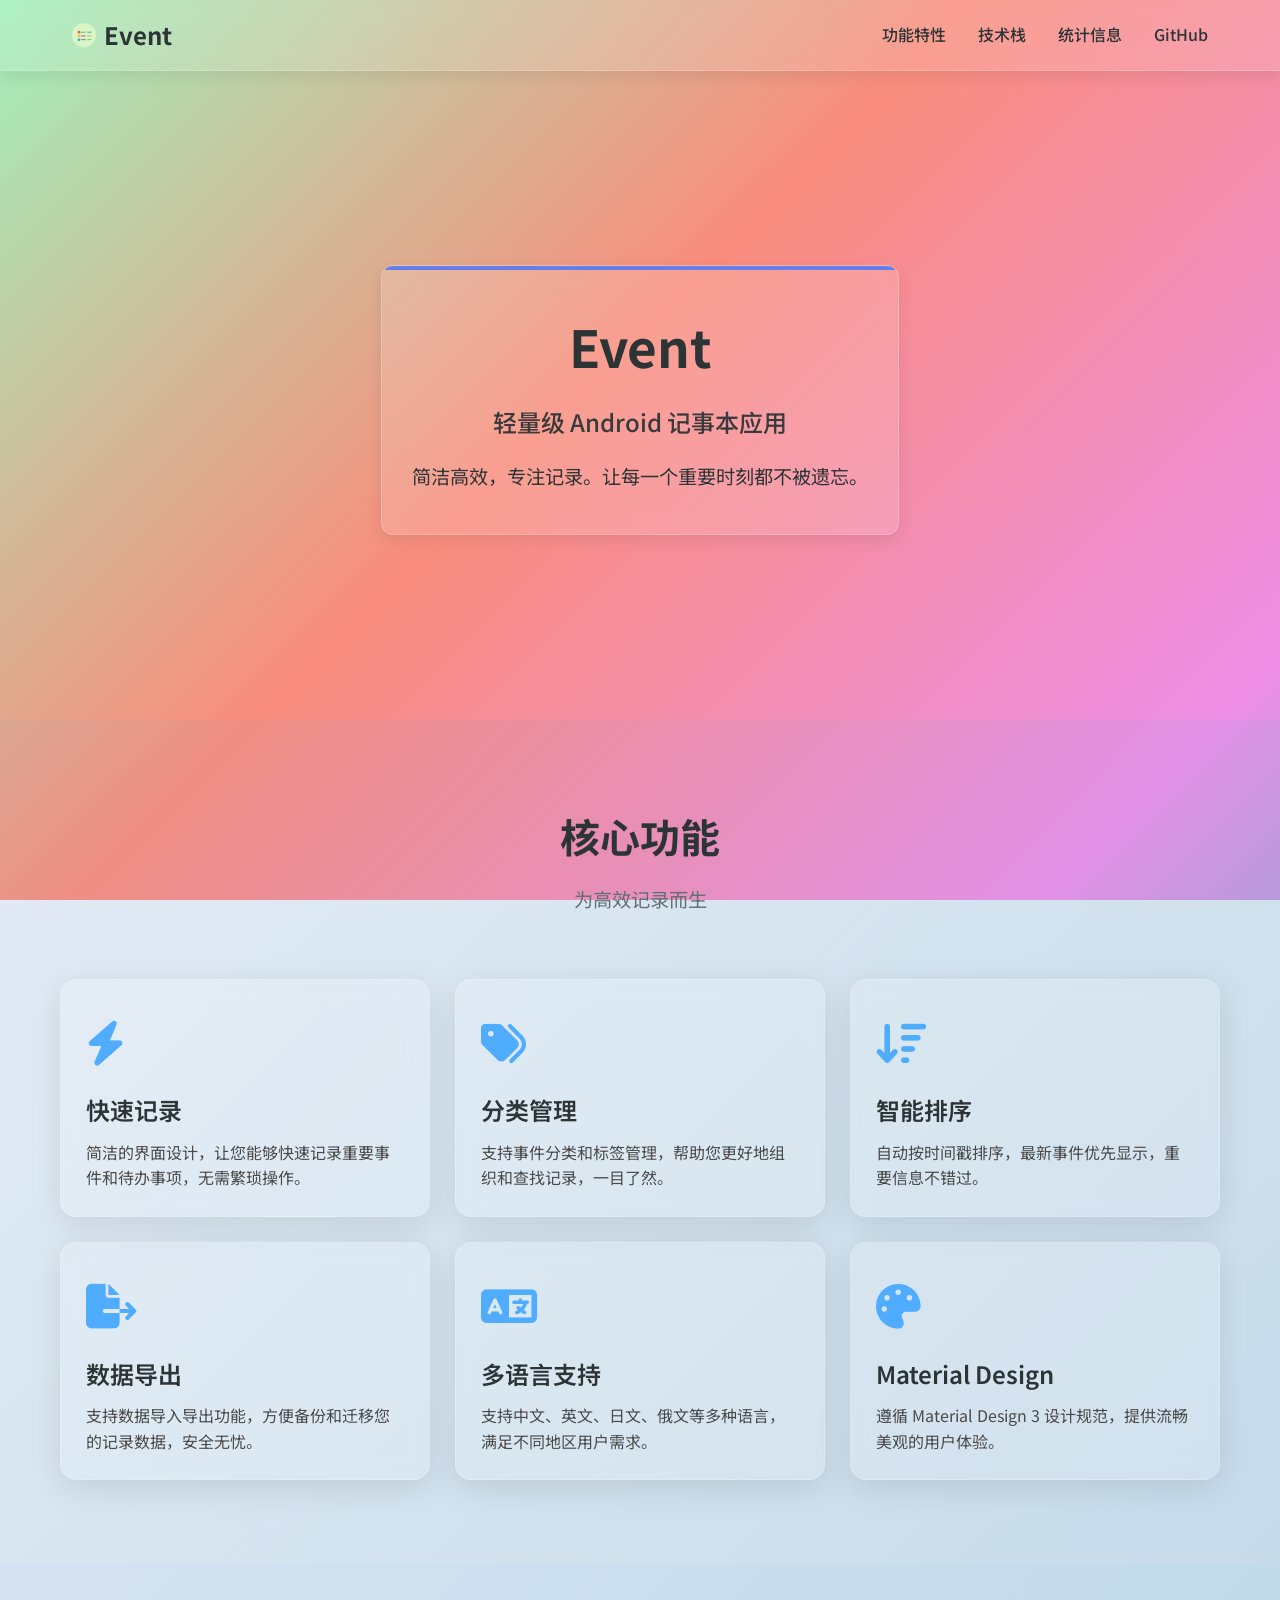
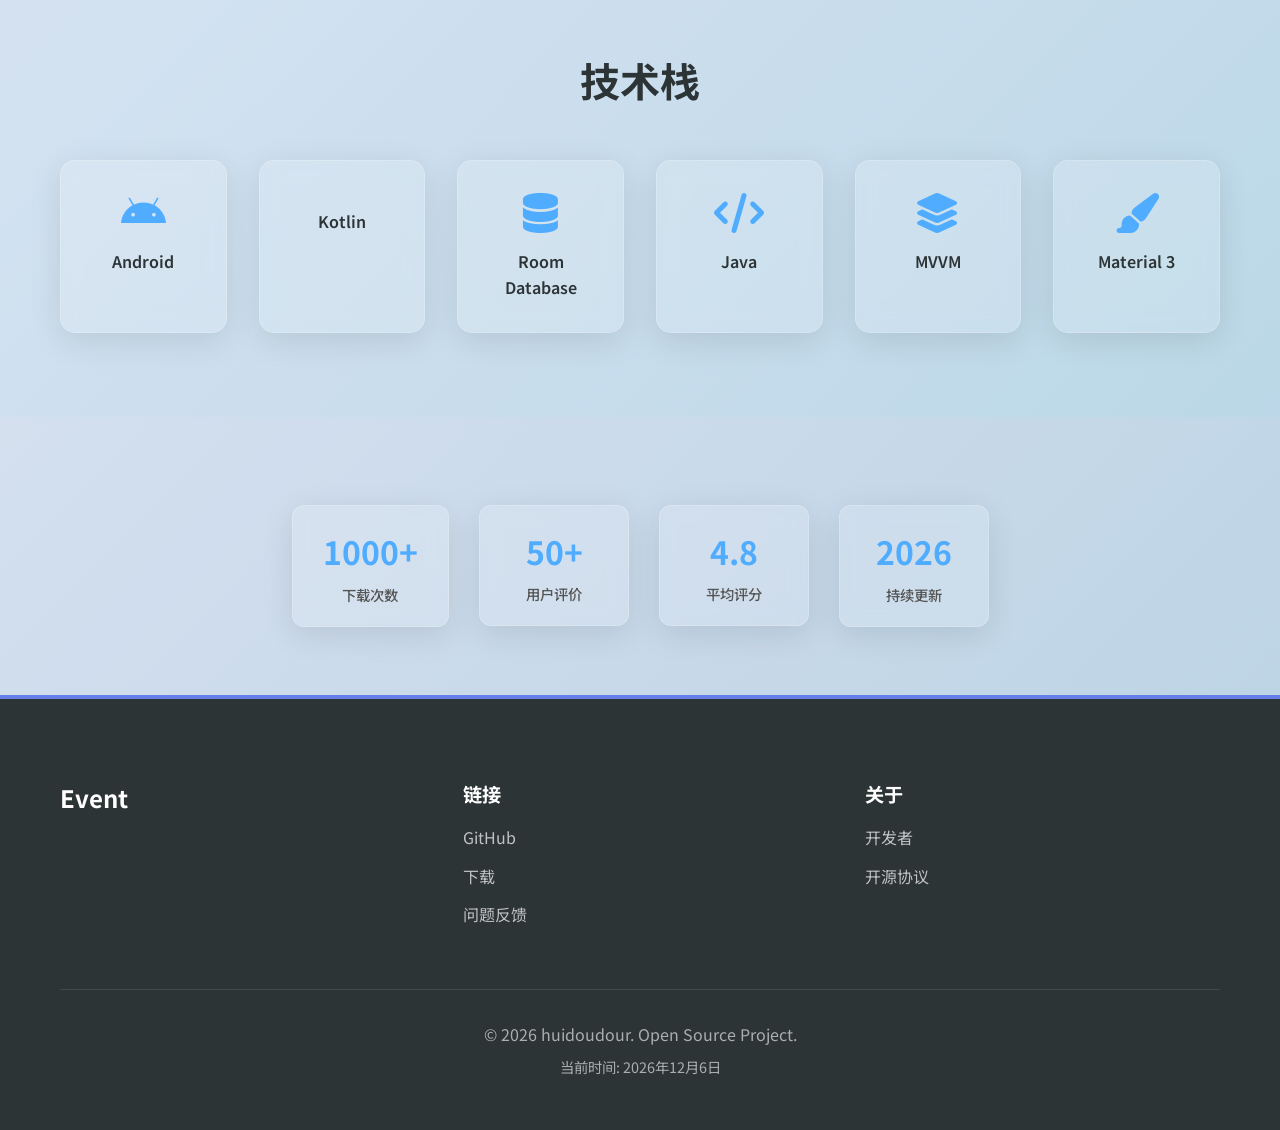
==== index.html @ a7bbd637 "05022323-HTML与AGP  - 创建HTML文件  - 升级AGP到9.1.0" ====
<!DOCTYPE html>
<html lang="zh-CN">
<head>
    <meta charset="UTF-8">
    <meta name="viewport" content="width=device-width, initial-scale=1.0">
    <meta http-equiv="Cache-Control" content="no-cache, no-store, must-revalidate">
    <meta http-equiv="Pragma" content="no-cache">
    <meta http-equiv="Expires" content="0">
    <title>Event - 轻量级记事本应用</title>
    <link href="https://fonts.googleapis.com/css2?family=Noto+Sans+SC:wght@300;400;500;700&display=swap" rel="stylesheet">
    <link rel="stylesheet" href="https://cdnjs.cloudflare.com/ajax/libs/font-awesome/6.4.0/css/all.min.css">
    <link rel="stylesheet" href="./css/style.css?v=20260502001">
</head>
<body>
    <!-- 导航栏 -->
    <nav class="navbar">
        <div class="nav-container">
            <div class="nav-logo">
                <img src="./images/avatar.svg" alt="Event Logo" style="width: 24px; height: 24px;">
                <span>Event</span>
            </div>
            <ul class="nav-menu">
                <li><a href="#features">功能特性</a></li>
                <li><a href="#tech-stack">技术栈</a></li>
                <li><a href="#stats">统计信息</a></li>
                <li><a href="https://github.com/huidoudour/Event" target="_blank">GitHub</a></li>
            </ul>
        </div>
    </nav>

    <!-- Hero 区域 -->
    <section class="hero">
        <div class="container">
            <header class="hero-header">
                <h1>Event</h1>
                <p class="subtitle">轻量级 Android 记事本应用</p>
                <p class="hero-description">简洁高效，专注记录。让每一个重要时刻都不被遗忘。</p>
            </header>
        </div>
    </section>

    <!-- 功能特性 -->
    <section id="features" class="features">
        <div class="container">
            <h2 class="section-title">核心功能</h2>
            <p class="section-subtitle">为高效记录而生</p>
            
            <div class="features-grid">
                <div class="feature-card">
                    <div class="feature-icon">
                        <i class="fas fa-bolt"></i>
                    </div>
                    <h3>快速记录</h3>
                    <p>简洁的界面设计，让您能够快速记录重要事件和待办事项，无需繁琐操作。</p>
                </div>
                
                <div class="feature-card">
                    <div class="feature-icon">
                        <i class="fas fa-tags"></i>
                    </div>
                    <h3>分类管理</h3>
                    <p>支持事件分类和标签管理，帮助您更好地组织和查找记录，一目了然。</p>
                </div>
                
                <div class="feature-card">
                    <div class="feature-icon">
                        <i class="fas fa-sort-amount-down"></i>
                    </div>
                    <h3>智能排序</h3>
                    <p>自动按时间戳排序，最新事件优先显示，重要信息不错过。</p>
                </div>
                
                <div class="feature-card">
                    <div class="feature-icon">
                        <i class="fas fa-file-export"></i>
                    </div>
                    <h3>数据导出</h3>
                    <p>支持数据导入导出功能，方便备份和迁移您的记录数据，安全无忧。</p>
                </div>
                
                <div class="feature-card">
                    <div class="feature-icon">
                        <i class="fas fa-language"></i>
                    </div>
                    <h3>多语言支持</h3>
                    <p>支持中文、英文、日文、俄文等多种语言，满足不同地区用户需求。</p>
                </div>
                
                <div class="feature-card">
                    <div class="feature-icon">
                        <i class="fas fa-palette"></i>
                    </div>
                    <h3>Material Design</h3>
                    <p>遵循 Material Design 3 设计规范，提供流畅美观的用户体验。</p>
                </div>
            </div>
        </div>
    </section>

    <!-- 技术栈 -->
    <section id="tech-stack" class="tech-stack">
        <div class="container">
            <h2 class="section-title">技术栈</h2>
            <div class="tech-grid">
                <div class="tech-item">
                    <i class="fab fa-android"></i>
                    <span>Android</span>
                </div>
                <div class="tech-item">
                    <i class="fab fa-kotlin"></i>
                    <span>Kotlin</span>
                </div>
                <div class="tech-item">
                    <i class="fas fa-database"></i>
                    <span>Room Database</span>
                </div>
                <div class="tech-item">
                    <i class="fas fa-code"></i>
                    <span>Java</span>
                </div>
                <div class="tech-item">
                    <i class="fas fa-layer-group"></i>
                    <span>MVVM</span>
                </div>
                <div class="tech-item">
                    <i class="fas fa-paint-brush"></i>
                    <span>Material 3</span>
                </div>
            </div>
        </div>
    </section>

    <!-- 统计信息 -->
    <section id="stats" class="stats-section">
        <div class="container">
            <div class="stats">
                <div class="stat-item">
                    <div class="stat-number">1000+</div>
                    <div class="stat-label">下载次数</div>
                </div>
                <div class="stat-item">
                    <div class="stat-number">50+</div>
                    <div class="stat-label">用户评价</div>
                </div>
                <div class="stat-item">
                    <div class="stat-number">4.8</div>
                    <div class="stat-label">平均评分</div>
                </div>
                <div class="stat-item">
                    <div class="stat-number">2026</div>
                    <div class="stat-label">持续更新</div>
                </div>
            </div>
        </div>
    </section>

    <!-- 页脚 -->
    <footer class="footer">
        <div class="container">
            <div class="footer-content">
                <div class="footer-section">
                    <h3> Event</h3>
                </div>
                <div class="footer-section">
                    <h4>链接</h4>
                    <ul>
                        <li><a href="https://github.com/huidoudour/Event">GitHub</a></li>
                        <li><a href="https://github.com/huidoudour/Event/releases">下载</a></li>
                        <li><a href="https://github.com/huidoudour/Event/issues">问题反馈</a></li>
                    </ul>
                </div>
                <div class="footer-section">
                    <h4>关于</h4>
                    <ul>
                        <li><a href="https://github.com/huidoudour">开发者</a></li>
                        <li><a href="https://github.com/huidoudour/Event/blob/main/LICENSE">开源协议</a></li>
                    </ul>
                </div>
            </div>
            <div class="footer-bottom">
                <p>&copy; 2026 huidoudour. Open Source Project.</p>
                <p class="update-time">当前时间: <span id="currentDate"></span></p>
            </div>
        </div>
    </footer>

    <script src="./js/main.js"></script>
</body>
</html>
---- css/style.css ----
/* Event 应用专属样式 - 参考 huidoudour.github.io 风格 */
* {
    margin: 0;
    padding: 0;
    box-sizing: border-box;
}

:root {
    --primary-color: #4facfe;
    --secondary-color: #00f2fe;
    --accent-color: #43e97b;
    --dark-color: #2d3436;
    --light-color: #f5f6fa;
    --glass-color: rgba(255, 255, 255, 0.15);
    --text-color: #2d3436;
    --text-light: #636e72;
    --card-bg: #ffffff;
    --shadow: 0 5px 15px rgba(0, 0, 0, 0.08);
    --transition: all 0.3s ease;
}

body {
    font-family: 'Noto Sans SC', 'Segoe UI', 'Microsoft YaHei', sans-serif;
    background: linear-gradient(135deg, #f5f7fa 0%, #c3cfe2 100%);
    color: var(--text-color);
    line-height: 1.6;
    min-height: 100vh;
    position: relative;
    overflow-x: hidden;
}

/* Background Animation */
body::before {
    content: '';
    position: fixed;
    top: 0;
    left: 0;
    width: 100%;
    height: 100%;
    z-index: -1;
    background: linear-gradient(-45deg, #ff6b6b, #feca57, #48dbfb, #ff9ff3, #54a0ff, #5f27cd, #01a3a4, #f368e0, #ff6348, #7bed9f);
    background-size: 400% 400%;
    animation: gradient 30s ease infinite;
    opacity: 0.7;
}

@keyframes gradient {
    0% { background-position: 0% 50%; }
    50% { background-position: 100% 50%; }
    100% { background-position: 0% 50%; }
}

.container {
    max-width: 1200px;
    margin: 0 auto;
    padding: 20px;
}

/* 导航栏 */
.navbar {
    position: fixed;
    top: 0;
    left: 0;
    right: 0;
    background: var(--glass-color);
    backdrop-filter: blur(10px);
    -webkit-backdrop-filter: blur(10px);
    border-bottom: 1px solid rgba(255, 255, 255, 0.2);
    box-shadow: var(--shadow);
    z-index: 1000;
    transition: var(--transition);
}

.nav-container {
    max-width: 1200px;
    margin: 0 auto;
    padding: 1rem 2rem;
    display: flex;
    justify-content: space-between;
    align-items: center;
}

.nav-logo {
    display: flex;
    align-items: center;
    gap: 0.5rem;
    font-size: 1.5rem;
    font-weight: 700;
    color: var(--dark-color);
    text-decoration: none;
}

.nav-logo i {
    font-size: 1.8rem;
}

.nav-menu {
    display: flex;
    list-style: none;
    gap: 2rem;
}

.nav-menu a {
    text-decoration: none;
    color: var(--dark-color);
    font-weight: 500;
    transition: var(--transition);
    position: relative;
}

.nav-menu a::after {
    content: '';
    position: absolute;
    bottom: -5px;
    left: 0;
    width: 0;
    height: 2px;
    background: var(--primary-color);
    transition: var(--transition);
}

.nav-menu a:hover {
    color: var(--primary-color);
}

.nav-menu a:hover::after {
    width: 100%;
}

/* Hero 区域 */
.hero {
    min-height: 80vh;
    display: flex;
    flex-direction: column;
    justify-content: center;
    position: relative;
    padding-top: 80px;
}

.hero-header {
    text-align: center;
    padding: 40px 30px;
    border-radius: 12px;
    background: var(--glass-color);
    backdrop-filter: blur(10px);
    -webkit-backdrop-filter: blur(10px);
    border: 1px solid rgba(255, 255, 255, 0.2);
    color: var(--dark-color);
    box-shadow: var(--shadow);
    position: relative;
    overflow: hidden;
    animation: slideInDown 0.8s ease-out;
    max-width: calc(320px * 3 + 25px * 2);
    margin: 0 auto;
}

.hero-header::before {
    content: "";
    position: absolute;
    top: 0;
    left: 0;
    right: 0;
    height: 4px;
    background: #667eea;
}

.avatar {
    width: 130px;
    height: 130px;
    border-radius: 50%;
    border: 5px solid rgba(255, 255, 255, 0.3);
    margin: 0 auto 20px;
    background-color: #fff;
    display: flex;
    align-items: center;
    justify-content: center;
    box-shadow: 0 4px 10px rgba(0, 0, 0, 0.2);
    animation: float 3s ease-in-out infinite;
    overflow: hidden;
}

.avatar img {
    width: 100%;
    height: 100%;
    border-radius: 50%;
    object-fit: cover;
}

h1 {
    font-size: 3.2rem;
    margin-bottom: 15px;
    font-weight: 700;
    color: var(--dark-color);
    animation: fadeInUp 0.8s ease-out;
}

.subtitle {
    font-size: 1.5rem;
    opacity: 0.95;
    max-width: 600px;
    margin: 0 auto 18px;
    color: var(--dark-color);
    animation: fadeInUp 1s ease-out;
    font-weight: 500;
}

.hero-description {
    font-size: 1.2rem;
    color: var(--text-color);
    margin-bottom: 0;
    line-height: 1.8;
    animation: fadeInUp 1.2s ease-out;
    max-width: 700px;
    margin-left: auto;
    margin-right: auto;
}

.hero-buttons {
    display: flex;
    gap: 15px;
    justify-content: center;
    flex-wrap: wrap;
    animation: fadeInUp 1.4s ease-out;
}

.btn {
    display: inline-flex;
    align-items: center;
    gap: 8px;
    padding: 12px 24px;
    border-radius: 30px;
    text-decoration: none;
    font-weight: 600;
    transition: var(--transition);
    border: 1px solid rgba(255, 255, 255, 0.4);
    font-size: 1rem;
}

.btn-primary {
    background: rgba(255, 255, 255, 0.4);
    color: var(--dark-color);
}

.btn-primary:hover {
    background: rgba(255, 255, 255, 0.5);
    transform: translateY(-2px);
    box-shadow: 0 5px 15px rgba(0, 0, 0, 0.1);
    color: var(--primary-color);
}

.btn-secondary {
    background: transparent;
    color: var(--dark-color);
    border-color: rgba(255, 255, 255, 0.4);
}

.btn-secondary:hover {
    background: rgba(255, 255, 255, 0.3);
    transform: translateY(-2px);
    box-shadow: 0 5px 15px rgba(0, 0, 0, 0.1);
    color: var(--primary-color);
}

/* 功能特性区域 */
.features {
    padding: 4rem 0;
    background: linear-gradient(135deg, rgba(79, 172, 254, 0.05) 0%, rgba(0, 242, 254, 0.05) 100%);
}

.section-title {
    font-size: 2.5rem;
    font-weight: 700;
    text-align: center;
    margin-bottom: 1rem;
    color: var(--dark-color);
}

.section-subtitle {
    font-size: 1.2rem;
    text-align: center;
    color: var(--text-light);
    margin-bottom: 4rem;
}

.features-grid {
    display: grid;
    grid-template-columns: repeat(auto-fill, minmax(320px, 1fr));
    gap: 25px;
}

.feature-card {
    background: var(--glass-color);
    backdrop-filter: blur(10px);
    -webkit-backdrop-filter: blur(10px);
    border: 1px solid rgba(255, 255, 255, 0.2);
    border-radius: 16px;
    padding: 25px;
    box-shadow: 0 8px 32px rgba(0, 0, 0, 0.1);
    transition: var(--transition);
    display: flex;
    flex-direction: column;
    height: 100%;
    position: relative;
    overflow: hidden;
    animation: fadeInUp 0.6s ease forwards;
    opacity: 0;
}

.feature-card::before {
    content: "";
    position: absolute;
    top: 0;
    left: 0;
    width: 100%;
    height: 100%;
    background: linear-gradient(135deg, rgba(102, 126, 234, 0.1) 0%, rgba(118, 75, 162, 0.1) 100%);
    z-index: 0;
    opacity: 0;
    transition: opacity 0.4s ease;
    pointer-events: none;
}

.feature-card::after {
    content: "";
    position: absolute;
    top: 0;
    left: 0;
    width: 100%;
    height: 4px;
    background: #667eea;
    transform: scaleX(0);
    transition: transform 0.4s ease;
    transform-origin: left;
    z-index: 1;
}

.feature-card:hover {
    transform: translateY(-8px);
    box-shadow: 0 15px 40px rgba(102, 126, 234, 0.2);
    border-color: rgba(102, 126, 234, 0.3);
}

.feature-card:hover::before {
    opacity: 1;
}

.feature-card:hover::after {
    transform: scaleX(1);
}

.feature-icon {
    font-size: 2.8rem;
    color: var(--primary-color);
    margin-bottom: 15px;
    position: relative;
    z-index: 1;
}

.feature-card h3 {
    font-size: 1.5rem;
    font-weight: 600;
    margin-bottom: 10px;
    color: var(--dark-color);
    position: relative;
    z-index: 1;
    transition: color 0.3s ease;
}

.feature-card:hover h3 {
    color: var(--primary-color);
}

.feature-card p {
    color: #4a4a4a;
    line-height: 1.6;
    position: relative;
    z-index: 1;
    font-weight: 400;
}

/* 技术栈区域 */
.tech-stack {
    padding: 4rem 0;
    background: linear-gradient(135deg, rgba(79, 172, 254, 0.08) 0%, rgba(0, 242, 254, 0.08) 100%);
}

.tech-grid {
    display: grid;
    grid-template-columns: repeat(auto-fit, minmax(150px, 1fr));
    gap: 2rem;
    margin-top: 3rem;
}

.tech-item {
    background: var(--glass-color);
    backdrop-filter: blur(10px);
    -webkit-backdrop-filter: blur(10px);
    border: 1px solid rgba(255, 255, 255, 0.2);
    padding: 2rem;
    border-radius: 15px;
    text-align: center;
    box-shadow: 0 8px 32px rgba(0, 0, 0, 0.1);
    transition: var(--transition);
    display: flex;
    flex-direction: column;
    align-items: center;
    gap: 1rem;
}

.tech-item:hover {
    transform: translateY(-5px) scale(1.05);
    box-shadow: 0 12px 40px rgba(79, 172, 254, 0.2);
    border-color: rgba(79, 172, 254, 0.3);
}

.tech-item i {
    font-size: 2.5rem;
    color: var(--primary-color);
}

.tech-item span {
    font-weight: 600;
    color: var(--dark-color);
}

/* 下载区域 */
.download {
    padding: 6rem 0;
    background: linear-gradient(135deg, #4facfe 0%, #00f2fe 100%);
    position: relative;
    overflow: hidden;
}

.download::before {
    content: '';
    position: absolute;
    top: -100px;
    right: -100px;
    width: 400px;
    height: 400px;
    background: radial-gradient(circle, rgba(255,255,255,0.1) 0%, transparent 70%);
    border-radius: 50%;
}

.download-content {
    text-align: center;
    position: relative;
    z-index: 1;
}

.download h2 {
    font-size: 2.5rem;
    color: #ffffff;
    margin-bottom: 1rem;
}

.download p {
    font-size: 1.2rem;
    color: rgba(255, 255, 255, 0.9);
    margin-bottom: 3rem;
}

.download-buttons {
    display: flex;
    gap: 1.5rem;
    justify-content: center;
    flex-wrap: wrap;
}

.btn-large {
    padding: 1.5rem 2.5rem;
    font-size: 1.1rem;
}

.btn-outline {
    background: transparent;
    color: #ffffff;
    border-color: #ffffff;
}

.btn-outline:hover {
    background: #ffffff;
    color: var(--primary-color);
    transform: translateY(-3px);
    box-shadow: 0 8px 25px rgba(255, 255, 255, 0.3);
}

.btn-text {
    display: flex;
    flex-direction: column;
    align-items: flex-start;
}

.btn-text small {
    font-size: 0.8rem;
    opacity: 0.8;
}

.btn-text strong {
    font-size: 1.2rem;
}

/* 统计信息区域 */
.stats-section {
    padding: 3rem 0;
    background: linear-gradient(135deg, rgba(79, 172, 254, 0.05) 0%, rgba(0, 242, 254, 0.05) 100%);
}

.stats {
    display: flex;
    justify-content: center;
    gap: 30px;
    margin-top: 20px;
    flex-wrap: wrap;
    animation: fadeInUp 1.6s ease-out;
}

.stat-item {
    background: var(--glass-color);
    backdrop-filter: blur(10px);
    -webkit-backdrop-filter: blur(10px);
    border: 1px solid rgba(255, 255, 255, 0.2);
    padding: 20px 30px;
    border-radius: 12px;
    box-shadow: 0 8px 32px rgba(0, 0, 0, 0.1);
    min-width: 150px;
    text-align: center;
    transition: var(--transition);
}

.stat-item:hover {
    transform: translateY(-5px) scale(1.05);
    box-shadow: 0 12px 40px rgba(79, 172, 254, 0.2);
    border-color: rgba(79, 172, 254, 0.3);
}

.stat-number {
    font-size: 2rem;
    font-weight: 700;
    color: var(--primary-color);
    display: block;
}

.stat-label {
    font-size: 0.9rem;
    color: #555;
    margin-top: 5px;
    display: block;
    font-weight: 500;
}

/* 页脚 */
.footer {
    background: var(--dark-color);
    color: #ffffff;
    padding: 4rem 0 2rem;
    position: relative;
}

.footer::before {
    content: "";
    position: absolute;
    top: 0;
    left: 0;
    right: 0;
    height: 4px;
    background: #667eea;
}

.footer-content {
    display: grid;
    grid-template-columns: repeat(auto-fit, minmax(200px, 1fr));
    gap: 3rem;
    margin-bottom: 3rem;
}

.footer-section h3 {
    font-size: 1.5rem;
    margin-bottom: 1rem;
    display: flex;
    align-items: center;
    gap: 0.5rem;
}

.footer-section h4 {
    font-size: 1.2rem;
    margin-bottom: 1rem;
    color: #ffffff;
}

.footer-section p {
    color: rgba(255, 255, 255, 0.7);
    line-height: 1.8;
}

.footer-section ul {
    list-style: none;
}

.footer-section ul li {
    margin-bottom: 0.8rem;
}

.footer-section ul li a {
    color: rgba(255, 255, 255, 0.7);
    text-decoration: none;
    transition: var(--transition);
}

.footer-section ul li a:hover {
    color: #ffffff;
    padding-left: 5px;
}

.footer-bottom {
    border-top: 1px solid rgba(255, 255, 255, 0.1);
    padding-top: 2rem;
    text-align: center;
    color: rgba(255, 255, 255, 0.6);
}

.update-time {
    margin-top: 0.5rem;
    font-size: 0.9rem;
}

/* 返回顶部按钮 */
.back-to-top {
    position: fixed;
    bottom: 30px;
    right: 30px;
    width: 50px;
    height: 50px;
    background: var(--primary-color);
    color: white;
    border-radius: 50%;
    display: flex;
    align-items: center;
    justify-content: center;
    cursor: pointer;
    opacity: 0;
    transform: translateY(20px);
    transition: var(--transition);
    z-index: 1000;
    box-shadow: 0 4px 10px rgba(0, 0, 0, 0.2);
}

.back-to-top.show {
    opacity: 1;
    transform: translateY(0);
}

.back-to-top:hover {
    background: var(--secondary-color);
    transform: translateY(-2px);
}

/* 动画 */
@keyframes float {
    0% { transform: translateY(0px); }
    50% { transform: translateY(-10px); }
    100% { transform: translateY(0px); }
}

@keyframes fadeInUp {
    from {
        opacity: 0;
        transform: translateY(20px);
    }
    to {
        opacity: 1;
        transform: translateY(0);
    }
}

@keyframes slideInDown {
    from {
        opacity: 0;
        transform: translateY(-30px);
    }
    to {
        opacity: 1;
        transform: translateY(0);
    }
}

/* 滚动条样式 */
::-webkit-scrollbar {
    width: 8px;
}

::-webkit-scrollbar-track {
    background: #f1f1f1;
}

::-webkit-scrollbar-thumb {
    background: #c1c1c1;
    border-radius: 4px;
}

::-webkit-scrollbar-thumb:hover {
    background: #a8a8a8;
}

/* 卡片动画延迟 */
.feature-card:nth-child(1) { animation-delay: 0.1s; }
.feature-card:nth-child(2) { animation-delay: 0.2s; }
.feature-card:nth-child(3) { animation-delay: 0.3s; }
.feature-card:nth-child(4) { animation-delay: 0.4s; }
.feature-card:nth-child(5) { animation-delay: 0.5s; }
.feature-card:nth-child(6) { animation-delay: 0.6s; }

.tech-item:nth-child(1) { animation-delay: 0.1s; }
.tech-item:nth-child(2) { animation-delay: 0.15s; }
.tech-item:nth-child(3) { animation-delay: 0.2s; }
.tech-item:nth-child(4) { animation-delay: 0.25s; }
.tech-item:nth-child(5) { animation-delay: 0.3s; }
.tech-item:nth-child(6) { animation-delay: 0.35s; }

/* 响应式设计 */
@media (max-width: 768px) {
    .nav-menu {
        display: none;
    }
    
    h1 {
        font-size: 2rem;
    }
    
    .hero-header {
        padding: 20px 15px;
    }
    
    .avatar {
        width: 80px;
        height: 80px;
    }
    
    .features-grid {
        grid-template-columns: 1fr;
    }
    
    .stats {
        flex-direction: column;
        align-items: center;
        gap: 15px;
    }
    
    .stat-item {
        width: 100%;
        max-width: 250px;
    }
    
    .download-buttons {
        flex-direction: column;
        align-items: center;
    }
    
    .btn-large {
        width: 100%;
        max-width: 300px;
        justify-content: center;
    }
}
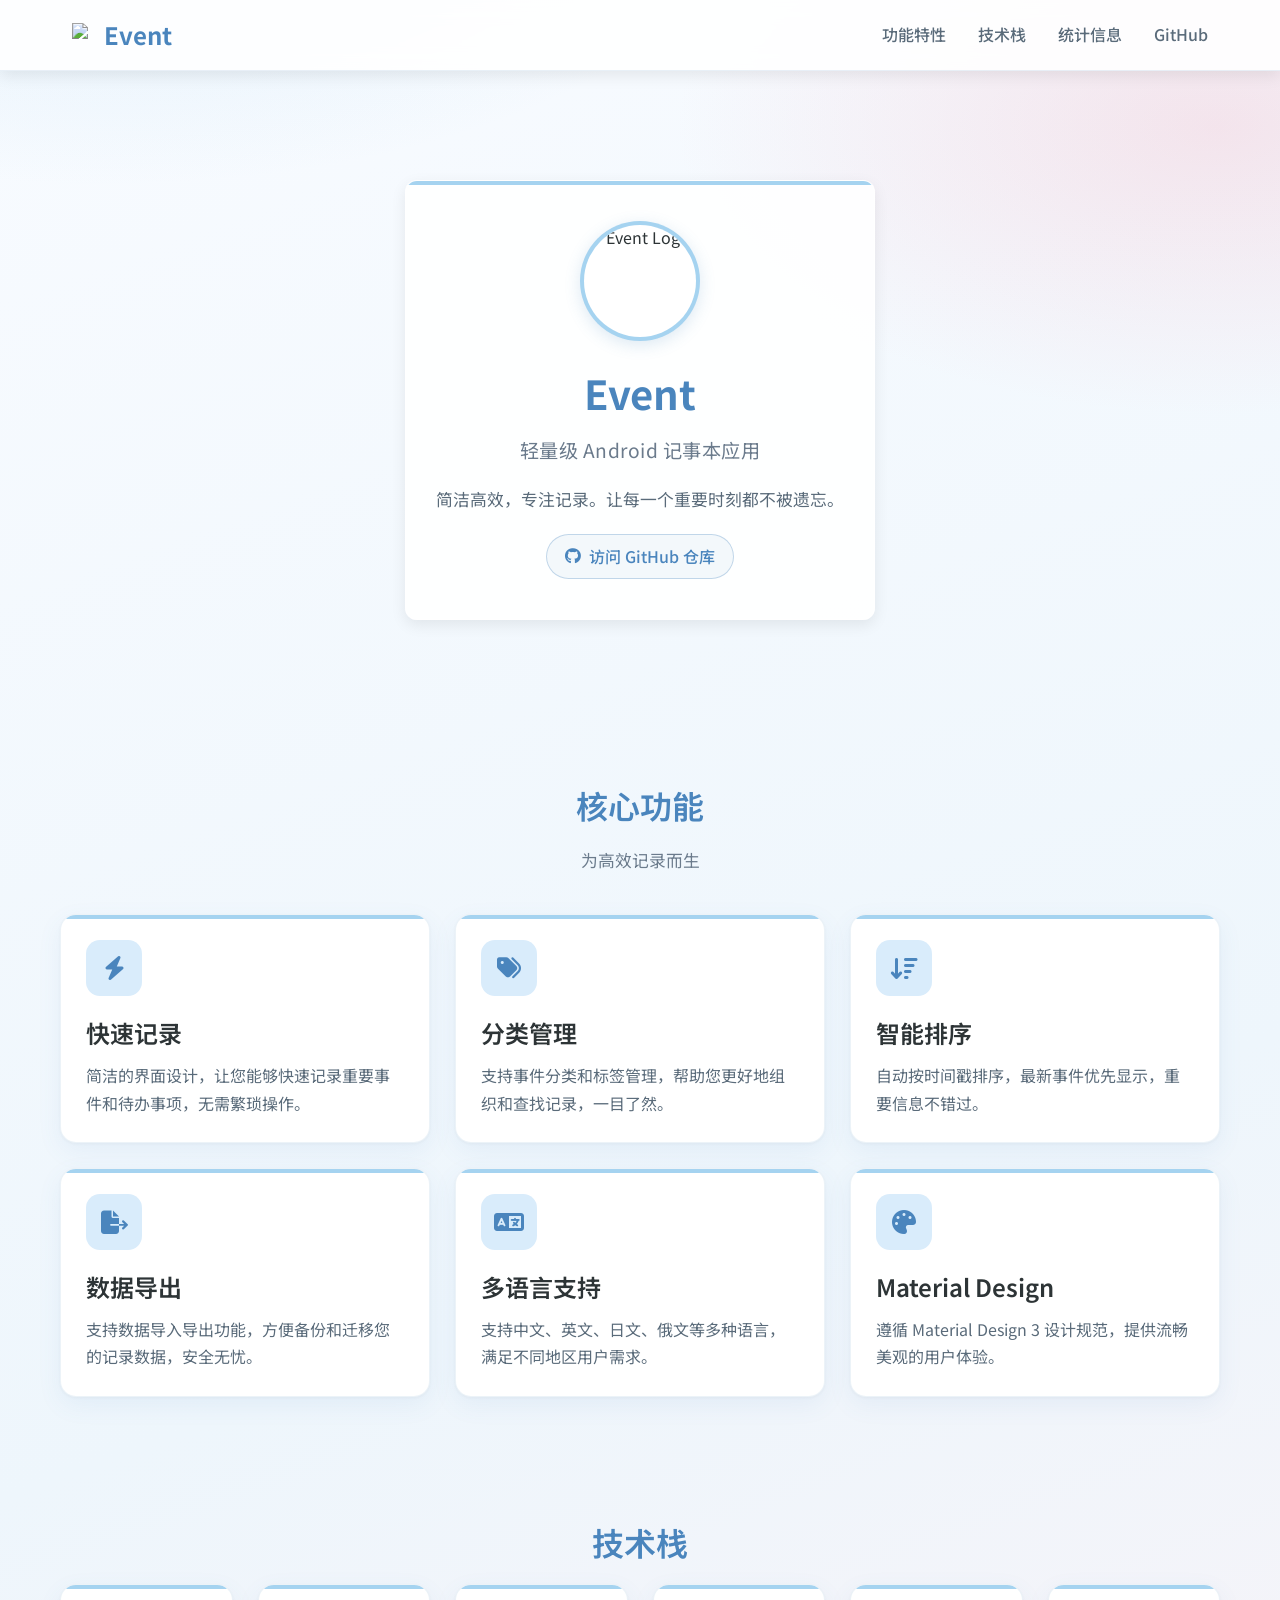
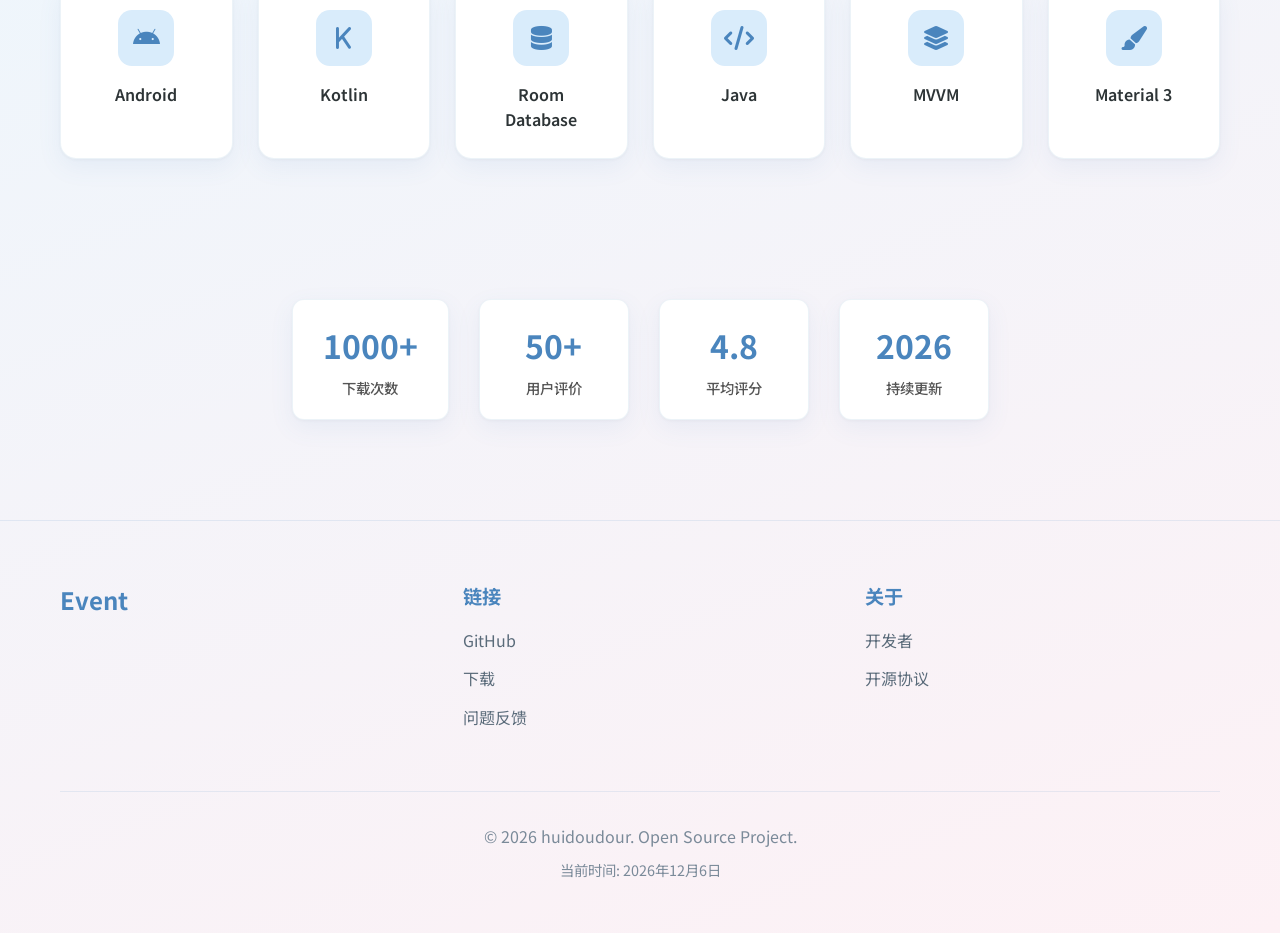
==== commit 08d1ce60: "09281750-同步主站页面样式" ====
--- a/index.html
+++ b/index.html
@@ -9,7 +9,7 @@
     <title>Event - 轻量级记事本应用</title>
     <link href="https://fonts.googleapis.com/css2?family=Noto+Sans+SC:wght@300;400;500;700&display=swap" rel="stylesheet">
     <link rel="stylesheet" href="https://cdnjs.cloudflare.com/ajax/libs/font-awesome/6.4.0/css/all.min.css">
-    <link rel="stylesheet" href="./css/style.css?v=20260502001">
+    <link rel="stylesheet" href="./css/style.css?v=20260928">
 </head>
 <body>
     <!-- 导航栏 -->
@@ -32,9 +32,15 @@
     <section class="hero">
         <div class="container">
             <header class="hero-header">
+                <div class="avatar">
+                    <img src="./images/avatar.svg" alt="Event Logo">
+                </div>
                 <h1>Event</h1>
                 <p class="subtitle">轻量级 Android 记事本应用</p>
                 <p class="hero-description">简洁高效，专注记录。让每一个重要时刻都不被遗忘。</p>
+                <a href="https://github.com/huidoudour/Event" target="_blank" class="github-link">
+                    <i class="fab fa-github"></i> 访问 GitHub 仓库
+                </a>
             </header>
         </div>
     </section>
@@ -107,7 +113,7 @@
                     <span>Android</span>
                 </div>
                 <div class="tech-item">
-                    <i class="fab fa-kotlin"></i>
+                    <i class="fas fa-k"></i>
                     <span>Kotlin</span>
                 </div>
                 <div class="tech-item">
--- a/css/style.css
+++ b/css/style.css
@@ -1,4 +1,4 @@
-/* Event 应用专属样式 - 参考 huidoudour.github.io 风格 */
+/* Event 应用专属样式 - 基于 huidoudour.github.io 设计风格 */
 * {
     margin: 0;
     padding: 0;
@@ -6,9 +6,9 @@
 }
 
 :root {
-    --primary-color: #4facfe;
-    --secondary-color: #00f2fe;
-    --accent-color: #43e97b;
+    --primary-color: #4a85bd;
+    --secondary-color: #e28aa6;
+    --accent-color: #f2b3c3;
     --dark-color: #2d3436;
     --light-color: #f5f6fa;
     --glass-color: rgba(255, 255, 255, 0.15);
@@ -20,34 +20,20 @@
 }
 
 body {
-    font-family: 'Noto Sans SC', 'Segoe UI', 'Microsoft YaHei', sans-serif;
-    background: linear-gradient(135deg, #f5f7fa 0%, #c3cfe2 100%);
+    font-family: 'Noto Sans SC', 'Poppins', 'Segoe UI', 'Microsoft YaHei', sans-serif;
+    background:
+        radial-gradient(1100px 520px at 8% -5%, rgba(165, 211, 240, 0.30), transparent 60%),
+        radial-gradient(900px 480px at 95% 5%, rgba(242, 179, 195, 0.30), transparent 60%),
+        linear-gradient(160deg, #f8fbff 0%, #eef6fc 50%, #fdf1f5 100%);
+    background:
+        -webkit-radial-gradient(1100px 520px at 8% -5%, rgba(165, 211, 240, 0.30), transparent 60%),
+        -webkit-radial-gradient(900px 480px at 95% 5%, rgba(242, 179, 195, 0.30), transparent 60%),
+        -webkit-linear-gradient(160deg, #f8fbff 0%, #eef6fc 50%, #fdf1f5 100%);
     color: var(--text-color);
     line-height: 1.6;
     min-height: 100vh;
     position: relative;
     overflow-x: hidden;
-}
-
-/* Background Animation */
-body::before {
-    content: '';
-    position: fixed;
-    top: 0;
-    left: 0;
-    width: 100%;
-    height: 100%;
-    z-index: -1;
-    background: linear-gradient(-45deg, #ff6b6b, #feca57, #48dbfb, #ff9ff3, #54a0ff, #5f27cd, #01a3a4, #f368e0, #ff6348, #7bed9f);
-    background-size: 400% 400%;
-    animation: gradient 30s ease infinite;
-    opacity: 0.7;
-}
-
-@keyframes gradient {
-    0% { background-position: 0% 50%; }
-    50% { background-position: 100% 50%; }
-    100% { background-position: 0% 50%; }
 }
 
 .container {
@@ -62,10 +48,10 @@
     top: 0;
     left: 0;
     right: 0;
-    background: var(--glass-color);
+    background: rgba(255, 255, 255, 0.88);
     backdrop-filter: blur(10px);
     -webkit-backdrop-filter: blur(10px);
-    border-bottom: 1px solid rgba(255, 255, 255, 0.2);
+    border-bottom: 1px solid rgba(74, 133, 189, 0.12);
     box-shadow: var(--shadow);
     z-index: 1000;
     transition: var(--transition);
@@ -86,7 +72,7 @@
     gap: 0.5rem;
     font-size: 1.5rem;
     font-weight: 700;
-    color: var(--dark-color);
+    color: #4a85bd;
     text-decoration: none;
 }
 
@@ -102,7 +88,7 @@
 
 .nav-menu a {
     text-decoration: none;
-    color: var(--dark-color);
+    color: #5a6b7a;
     font-weight: 500;
     transition: var(--transition);
     position: relative;
@@ -115,12 +101,12 @@
     left: 0;
     width: 0;
     height: 2px;
-    background: var(--primary-color);
+    background: #4a85bd;
     transition: var(--transition);
 }
 
 .nav-menu a:hover {
-    color: var(--primary-color);
+    color: #4a85bd;
 }
 
 .nav-menu a:hover::after {
@@ -141,15 +127,12 @@
     text-align: center;
     padding: 40px 30px;
     border-radius: 12px;
-    background: var(--glass-color);
-    backdrop-filter: blur(10px);
-    -webkit-backdrop-filter: blur(10px);
-    border: 1px solid rgba(255, 255, 255, 0.2);
+    background: rgba(255, 255, 255, 0.88);
+    border: 1px solid rgba(255, 255, 255, 0.95);
     color: var(--dark-color);
     box-shadow: var(--shadow);
     position: relative;
     overflow: hidden;
-    animation: slideInDown 0.8s ease-out;
     max-width: calc(320px * 3 + 25px * 2);
     margin: 0 auto;
 }
@@ -161,21 +144,21 @@
     left: 0;
     right: 0;
     height: 4px;
-    background: #667eea;
+    background: #a5d3f0;
 }
 
 .avatar {
-    width: 130px;
-    height: 130px;
+    width: 120px;
+    height: 120px;
     border-radius: 50%;
-    border: 5px solid rgba(255, 255, 255, 0.3);
+    border: 4px solid transparent;
+    background: linear-gradient(#fff, #fff) padding-box,
+                #a5d3f0 border-box;
     margin: 0 auto 20px;
-    background-color: #fff;
     display: flex;
     align-items: center;
     justify-content: center;
-    box-shadow: 0 4px 10px rgba(0, 0, 0, 0.2);
-    animation: float 3s ease-in-out infinite;
+    box-shadow: 0 4px 16px rgba(74, 133, 189, 0.18);
     overflow: hidden;
 }
 
@@ -187,99 +170,70 @@
 }
 
 h1 {
-    font-size: 3.2rem;
-    margin-bottom: 15px;
+    font-size: 2.5rem;
+    margin-bottom: 10px;
     font-weight: 700;
-    color: var(--dark-color);
-    animation: fadeInUp 0.8s ease-out;
+    color: #4a85bd;
 }
 
 .subtitle {
-    font-size: 1.5rem;
-    opacity: 0.95;
+    font-size: 1.2rem;
     max-width: 600px;
     margin: 0 auto 18px;
-    color: var(--dark-color);
-    animation: fadeInUp 1s ease-out;
-    font-weight: 500;
+    color: #6b7b8c;
+    letter-spacing: 0.5px;
 }
 
 .hero-description {
-    font-size: 1.2rem;
-    color: var(--text-color);
+    font-size: 1.05rem;
+    color: #5a6b7a;
     margin-bottom: 0;
-    line-height: 1.8;
-    animation: fadeInUp 1.2s ease-out;
+    line-height: 1.9;
     max-width: 700px;
     margin-left: auto;
     margin-right: auto;
 }
 
-.hero-buttons {
-    display: flex;
-    gap: 15px;
-    justify-content: center;
-    flex-wrap: wrap;
-    animation: fadeInUp 1.4s ease-out;
-}
-
-.btn {
+.github-link {
     display: inline-flex;
     align-items: center;
     gap: 8px;
-    padding: 12px 24px;
+    margin-top: 18px;
+    color: #4a85bd;
+    text-decoration: none;
+    background: rgba(74, 133, 189, 0.06);
+    padding: 9px 18px;
     border-radius: 30px;
-    text-decoration: none;
-    font-weight: 600;
-    transition: var(--transition);
-    border: 1px solid rgba(255, 255, 255, 0.4);
-    font-size: 1rem;
-}
-
-.btn-primary {
-    background: rgba(255, 255, 255, 0.4);
-    color: var(--dark-color);
-}
-
-.btn-primary:hover {
-    background: rgba(255, 255, 255, 0.5);
+    transition: var(--transition);
+    border: 1px solid rgba(74, 133, 189, 0.3);
+    font-weight: 500;
+}
+
+.github-link:hover {
+    background: rgba(74, 133, 189, 0.12);
     transform: translateY(-2px);
-    box-shadow: 0 5px 15px rgba(0, 0, 0, 0.1);
-    color: var(--primary-color);
-}
-
-.btn-secondary {
-    background: transparent;
-    color: var(--dark-color);
-    border-color: rgba(255, 255, 255, 0.4);
-}
-
-.btn-secondary:hover {
-    background: rgba(255, 255, 255, 0.3);
-    transform: translateY(-2px);
-    box-shadow: 0 5px 15px rgba(0, 0, 0, 0.1);
-    color: var(--primary-color);
+    box-shadow: 0 5px 15px rgba(74, 133, 189, 0.15);
+    color: #3a6fa5;
 }
 
 /* 功能特性区域 */
 .features {
-    padding: 4rem 0;
-    background: linear-gradient(135deg, rgba(79, 172, 254, 0.05) 0%, rgba(0, 242, 254, 0.05) 100%);
+    padding: 2.5rem 0;
 }
 
 .section-title {
-    font-size: 2.5rem;
-    font-weight: 700;
+    font-size: 2rem;
+    font-weight: 600;
     text-align: center;
     margin-bottom: 1rem;
-    color: var(--dark-color);
+    color: #4a85bd;
 }
 
 .section-subtitle {
-    font-size: 1.2rem;
+    font-size: 1.05rem;
     text-align: center;
-    color: var(--text-light);
-    margin-bottom: 4rem;
+    color: #6b7b8c;
+    margin-bottom: 2.5rem;
 }
 
 .features-grid {
@@ -289,35 +243,17 @@
 }
 
 .feature-card {
-    background: var(--glass-color);
-    backdrop-filter: blur(10px);
-    -webkit-backdrop-filter: blur(10px);
-    border: 1px solid rgba(255, 255, 255, 0.2);
+    background: #ffffff;
+    border: 1px solid rgba(74, 133, 189, 0.1);
     border-radius: 16px;
     padding: 25px;
-    box-shadow: 0 8px 32px rgba(0, 0, 0, 0.1);
+    box-shadow: 0 1px 3px rgba(45, 52, 54, 0.04), 0 8px 24px rgba(74, 133, 189, 0.08);
     transition: var(--transition);
     display: flex;
     flex-direction: column;
     height: 100%;
     position: relative;
     overflow: hidden;
-    animation: fadeInUp 0.6s ease forwards;
-    opacity: 0;
-}
-
-.feature-card::before {
-    content: "";
-    position: absolute;
-    top: 0;
-    left: 0;
-    width: 100%;
-    height: 100%;
-    background: linear-gradient(135deg, rgba(102, 126, 234, 0.1) 0%, rgba(118, 75, 162, 0.1) 100%);
-    z-index: 0;
-    opacity: 0;
-    transition: opacity 0.4s ease;
-    pointer-events: none;
 }
 
 .feature-card::after {
@@ -327,31 +263,27 @@
     left: 0;
     width: 100%;
     height: 4px;
-    background: #667eea;
-    transform: scaleX(0);
-    transition: transform 0.4s ease;
-    transform-origin: left;
+    background: #a5d3f0;
     z-index: 1;
 }
 
 .feature-card:hover {
-    transform: translateY(-8px);
-    box-shadow: 0 15px 40px rgba(102, 126, 234, 0.2);
-    border-color: rgba(102, 126, 234, 0.3);
-}
-
-.feature-card:hover::before {
-    opacity: 1;
-}
-
-.feature-card:hover::after {
-    transform: scaleX(1);
+    transform: translateY(-6px);
+    box-shadow: 0 10px 30px rgba(74, 133, 189, 0.15);
+    border-color: rgba(74, 133, 189, 0.25);
 }
 
 .feature-icon {
-    font-size: 2.8rem;
-    color: var(--primary-color);
-    margin-bottom: 15px;
+    width: 56px;
+    height: 56px;
+    display: flex;
+    align-items: center;
+    justify-content: center;
+    border-radius: 14px;
+    background: #d9ecfb;
+    color: #4a85bd;
+    font-size: 1.5rem;
+    margin-bottom: 18px;
     position: relative;
     z-index: 1;
 }
@@ -360,7 +292,7 @@
     font-size: 1.5rem;
     font-weight: 600;
     margin-bottom: 10px;
-    color: var(--dark-color);
+    color: #2d3436;
     position: relative;
     z-index: 1;
     transition: color 0.3s ease;
@@ -371,8 +303,8 @@
 }
 
 .feature-card p {
-    color: #4a4a4a;
-    line-height: 1.6;
+    color: #5a6b7a;
+    line-height: 1.7;
     position: relative;
     z-index: 1;
     font-weight: 400;
@@ -380,130 +312,72 @@
 
 /* 技术栈区域 */
 .tech-stack {
-    padding: 4rem 0;
-    background: linear-gradient(135deg, rgba(79, 172, 254, 0.08) 0%, rgba(0, 242, 254, 0.08) 100%);
+    padding: 2.5rem 0;
 }
 
 .tech-grid {
     display: grid;
     grid-template-columns: repeat(auto-fit, minmax(150px, 1fr));
-    gap: 2rem;
-    margin-top: 3rem;
+    gap: 25px;
 }
 
 .tech-item {
-    background: var(--glass-color);
-    backdrop-filter: blur(10px);
-    -webkit-backdrop-filter: blur(10px);
-    border: 1px solid rgba(255, 255, 255, 0.2);
-    padding: 2rem;
-    border-radius: 15px;
+    background: #ffffff;
+    border: 1px solid rgba(74, 133, 189, 0.1);
+    padding: 25px;
+    border-radius: 16px;
     text-align: center;
-    box-shadow: 0 8px 32px rgba(0, 0, 0, 0.1);
+    box-shadow: 0 1px 3px rgba(45, 52, 54, 0.04), 0 8px 24px rgba(74, 133, 189, 0.08);
     transition: var(--transition);
     display: flex;
     flex-direction: column;
     align-items: center;
     gap: 1rem;
+    position: relative;
+    overflow: hidden;
+}
+
+.tech-item::after {
+    content: "";
+    position: absolute;
+    top: 0;
+    left: 0;
+    width: 100%;
+    height: 4px;
+    background: #a5d3f0;
+    z-index: 1;
 }
 
 .tech-item:hover {
-    transform: translateY(-5px) scale(1.05);
-    box-shadow: 0 12px 40px rgba(79, 172, 254, 0.2);
-    border-color: rgba(79, 172, 254, 0.3);
+    transform: translateY(-6px);
+    box-shadow: 0 10px 30px rgba(74, 133, 189, 0.15);
+    border-color: rgba(74, 133, 189, 0.25);
 }
 
 .tech-item i {
-    font-size: 2.5rem;
-    color: var(--primary-color);
+    font-size: 1.5rem;
+    color: #4a85bd;
+    width: 56px;
+    height: 56px;
+    display: flex;
+    align-items: center;
+    justify-content: center;
+    border-radius: 14px;
+    background: #d9ecfb;
+    position: relative;
+    z-index: 1;
 }
 
 .tech-item span {
     font-weight: 600;
-    color: var(--dark-color);
-}
-
-/* 下载区域 */
-.download {
-    padding: 6rem 0;
-    background: linear-gradient(135deg, #4facfe 0%, #00f2fe 100%);
-    position: relative;
-    overflow: hidden;
-}
-
-.download::before {
-    content: '';
-    position: absolute;
-    top: -100px;
-    right: -100px;
-    width: 400px;
-    height: 400px;
-    background: radial-gradient(circle, rgba(255,255,255,0.1) 0%, transparent 70%);
-    border-radius: 50%;
-}
-
-.download-content {
-    text-align: center;
-    position: relative;
-    z-index: 1;
-}
-
-.download h2 {
-    font-size: 2.5rem;
-    color: #ffffff;
-    margin-bottom: 1rem;
-}
-
-.download p {
-    font-size: 1.2rem;
-    color: rgba(255, 255, 255, 0.9);
-    margin-bottom: 3rem;
-}
-
-.download-buttons {
-    display: flex;
-    gap: 1.5rem;
-    justify-content: center;
-    flex-wrap: wrap;
-}
-
-.btn-large {
-    padding: 1.5rem 2.5rem;
-    font-size: 1.1rem;
-}
-
-.btn-outline {
-    background: transparent;
-    color: #ffffff;
-    border-color: #ffffff;
-}
-
-.btn-outline:hover {
-    background: #ffffff;
-    color: var(--primary-color);
-    transform: translateY(-3px);
-    box-shadow: 0 8px 25px rgba(255, 255, 255, 0.3);
-}
-
-.btn-text {
-    display: flex;
-    flex-direction: column;
-    align-items: flex-start;
-}
-
-.btn-text small {
-    font-size: 0.8rem;
-    opacity: 0.8;
-}
-
-.btn-text strong {
-    font-size: 1.2rem;
+    color: #2d3436;
+    position: relative;
+    z-index: 1;
 }
 
 /* 统计信息区域 */
 .stats-section {
-    padding: 3rem 0;
-    background: linear-gradient(135deg, rgba(79, 172, 254, 0.05) 0%, rgba(0, 242, 254, 0.05) 100%);
+    padding: 2.5rem 0;
 }
 
 .stats {
@@ -512,26 +386,23 @@
     gap: 30px;
     margin-top: 20px;
     flex-wrap: wrap;
-    animation: fadeInUp 1.6s ease-out;
 }
 
 .stat-item {
-    background: var(--glass-color);
-    backdrop-filter: blur(10px);
-    -webkit-backdrop-filter: blur(10px);
-    border: 1px solid rgba(255, 255, 255, 0.2);
+    background: #ffffff;
+    border: 1px solid rgba(74, 133, 189, 0.1);
     padding: 20px 30px;
     border-radius: 12px;
-    box-shadow: 0 8px 32px rgba(0, 0, 0, 0.1);
+    box-shadow: 0 1px 3px rgba(45, 52, 54, 0.04), 0 8px 24px rgba(74, 133, 189, 0.08);
     min-width: 150px;
     text-align: center;
     transition: var(--transition);
 }
 
 .stat-item:hover {
-    transform: translateY(-5px) scale(1.05);
-    box-shadow: 0 12px 40px rgba(79, 172, 254, 0.2);
-    border-color: rgba(79, 172, 254, 0.3);
+    transform: translateY(-4px);
+    box-shadow: 0 12px 32px rgba(74, 133, 189, 0.18);
+    border-color: rgba(74, 133, 189, 0.25);
 }
 
 .stat-number {
@@ -551,20 +422,10 @@
 
 /* 页脚 */
 .footer {
-    background: var(--dark-color);
-    color: #ffffff;
-    padding: 4rem 0 2rem;
-    position: relative;
-}
-
-.footer::before {
-    content: "";
-    position: absolute;
-    top: 0;
-    left: 0;
-    right: 0;
-    height: 4px;
-    background: #667eea;
+    margin-top: 40px;
+    padding: 2.5rem 0 2rem;
+    color: #7a8a99;
+    border-top: 1px solid rgba(74, 133, 189, 0.12);
 }
 
 .footer-content {
@@ -580,16 +441,17 @@
     display: flex;
     align-items: center;
     gap: 0.5rem;
+    color: #4a85bd;
 }
 
 .footer-section h4 {
     font-size: 1.2rem;
     margin-bottom: 1rem;
-    color: #ffffff;
+    color: #4a85bd;
 }
 
 .footer-section p {
-    color: rgba(255, 255, 255, 0.7);
+    color: #5a6b7a;
     line-height: 1.8;
 }
 
@@ -602,21 +464,21 @@
 }
 
 .footer-section ul li a {
-    color: rgba(255, 255, 255, 0.7);
+    color: #5a6b7a;
     text-decoration: none;
     transition: var(--transition);
 }
 
 .footer-section ul li a:hover {
-    color: #ffffff;
+    color: #4a85bd;
     padding-left: 5px;
 }
 
 .footer-bottom {
-    border-top: 1px solid rgba(255, 255, 255, 0.1);
+    border-top: 1px solid rgba(74, 133, 189, 0.12);
     padding-top: 2rem;
     text-align: center;
-    color: rgba(255, 255, 255, 0.6);
+    color: #7a8a99;
 }
 
 .update-time {
@@ -631,8 +493,8 @@
     right: 30px;
     width: 50px;
     height: 50px;
-    background: var(--primary-color);
-    color: white;
+    background: #b9dff7;
+    color: #3b76b6;
     border-radius: 50%;
     display: flex;
     align-items: center;
@@ -651,37 +513,9 @@
 }
 
 .back-to-top:hover {
-    background: var(--secondary-color);
+    background: #9ed2f2;
+    color: #2d6098;
     transform: translateY(-2px);
-}
-
-/* 动画 */
-@keyframes float {
-    0% { transform: translateY(0px); }
-    50% { transform: translateY(-10px); }
-    100% { transform: translateY(0px); }
-}
-
-@keyframes fadeInUp {
-    from {
-        opacity: 0;
-        transform: translateY(20px);
-    }
-    to {
-        opacity: 1;
-        transform: translateY(0);
-    }
-}
-
-@keyframes slideInDown {
-    from {
-        opacity: 0;
-        transform: translateY(-30px);
-    }
-    to {
-        opacity: 1;
-        transform: translateY(0);
-    }
 }
 
 /* 滚动条样式 */
@@ -694,71 +528,49 @@
 }
 
 ::-webkit-scrollbar-thumb {
-    background: #c1c1c1;
+    background: #a5d3f0;
     border-radius: 4px;
 }
 
 ::-webkit-scrollbar-thumb:hover {
-    background: #a8a8a8;
-}
-
-/* 卡片动画延迟 */
-.feature-card:nth-child(1) { animation-delay: 0.1s; }
-.feature-card:nth-child(2) { animation-delay: 0.2s; }
-.feature-card:nth-child(3) { animation-delay: 0.3s; }
-.feature-card:nth-child(4) { animation-delay: 0.4s; }
-.feature-card:nth-child(5) { animation-delay: 0.5s; }
-.feature-card:nth-child(6) { animation-delay: 0.6s; }
-
-.tech-item:nth-child(1) { animation-delay: 0.1s; }
-.tech-item:nth-child(2) { animation-delay: 0.15s; }
-.tech-item:nth-child(3) { animation-delay: 0.2s; }
-.tech-item:nth-child(4) { animation-delay: 0.25s; }
-.tech-item:nth-child(5) { animation-delay: 0.3s; }
-.tech-item:nth-child(6) { animation-delay: 0.35s; }
+    background: #8ec0e8;
+}
 
 /* 响应式设计 */
 @media (max-width: 768px) {
     .nav-menu {
         display: none;
     }
-    
+
     h1 {
         font-size: 2rem;
     }
-    
+
     .hero-header {
         padding: 20px 15px;
     }
-    
+
     .avatar {
-        width: 80px;
-        height: 80px;
-    }
-    
+        width: 100px;
+        height: 100px;
+    }
+
     .features-grid {
         grid-template-columns: 1fr;
     }
-    
+
+    .section-title {
+        font-size: 1.7rem;
+    }
+
     .stats {
         flex-direction: column;
         align-items: center;
         gap: 15px;
     }
-    
+
     .stat-item {
         width: 100%;
         max-width: 250px;
     }
-    
-    .download-buttons {
-        flex-direction: column;
-        align-items: center;
-    }
-    
-    .btn-large {
-        width: 100%;
-        max-width: 300px;
-        justify-content: center;
-    }
-}
+}
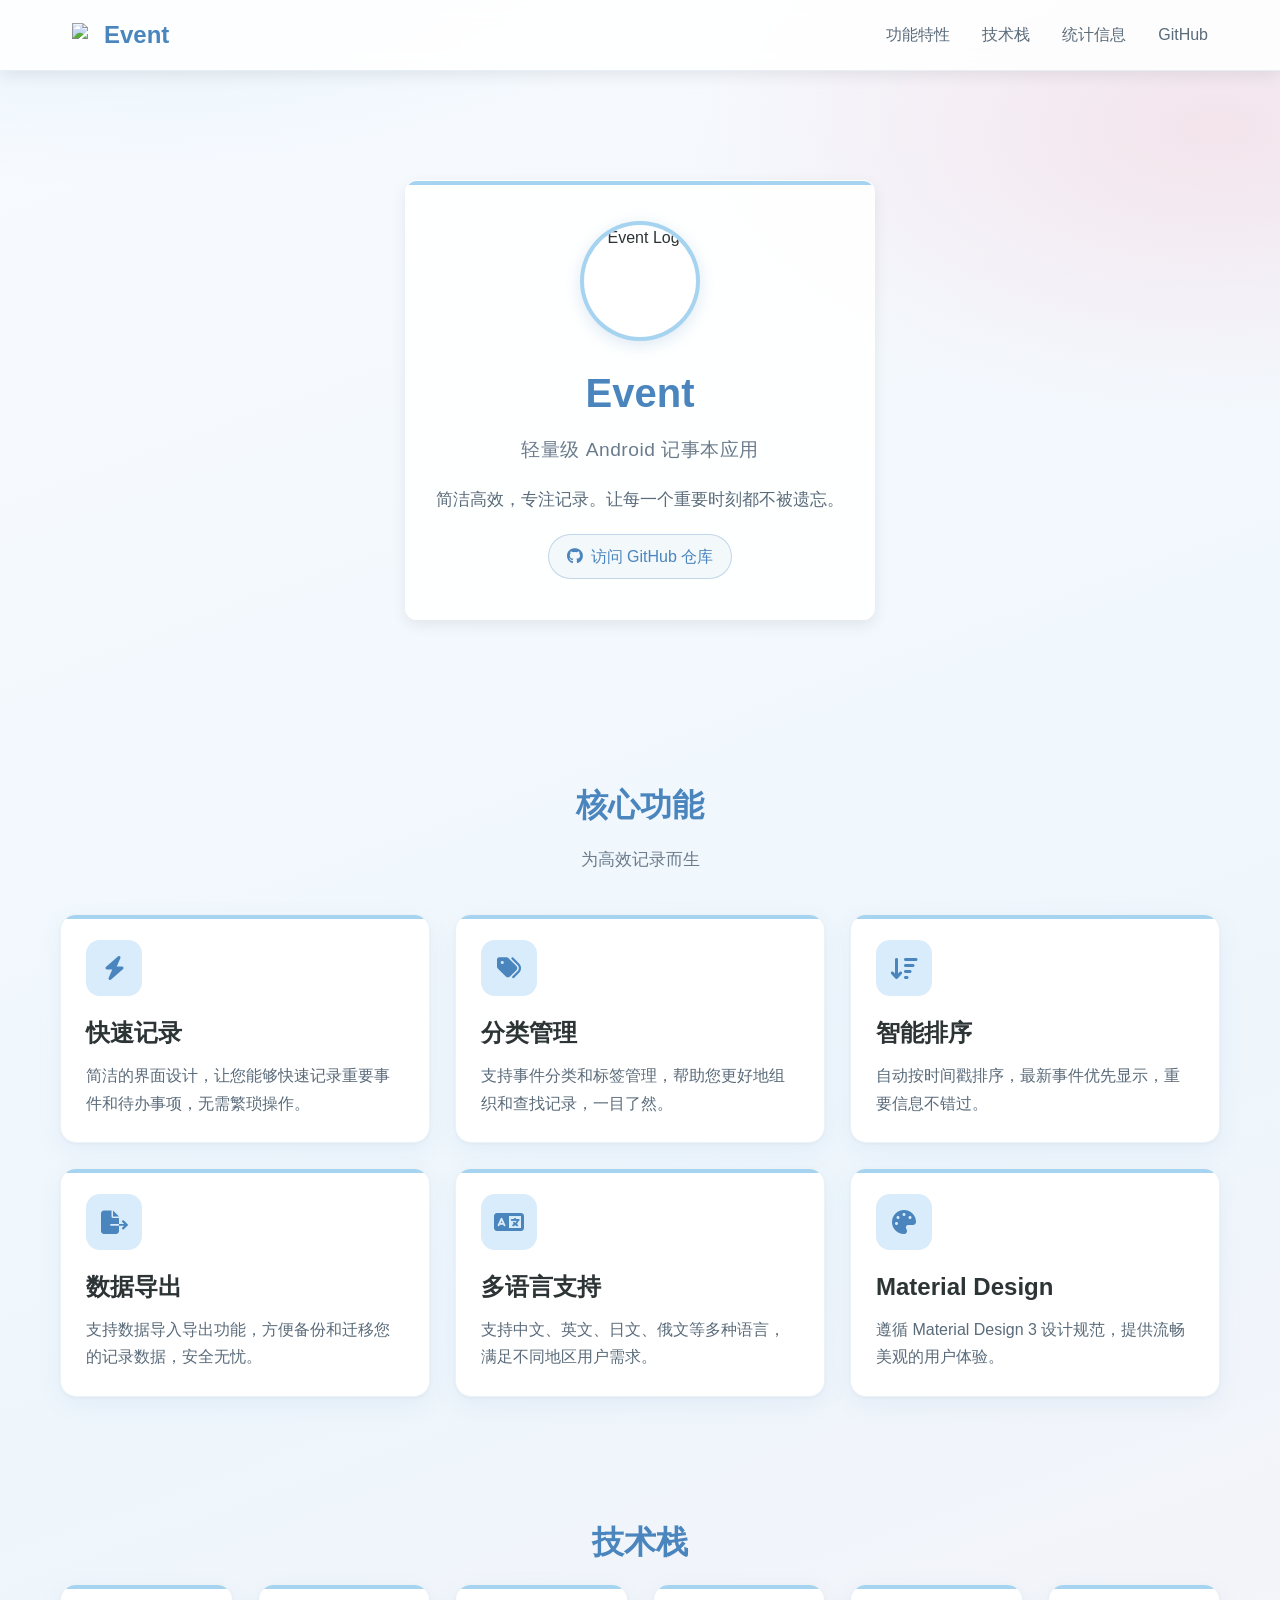
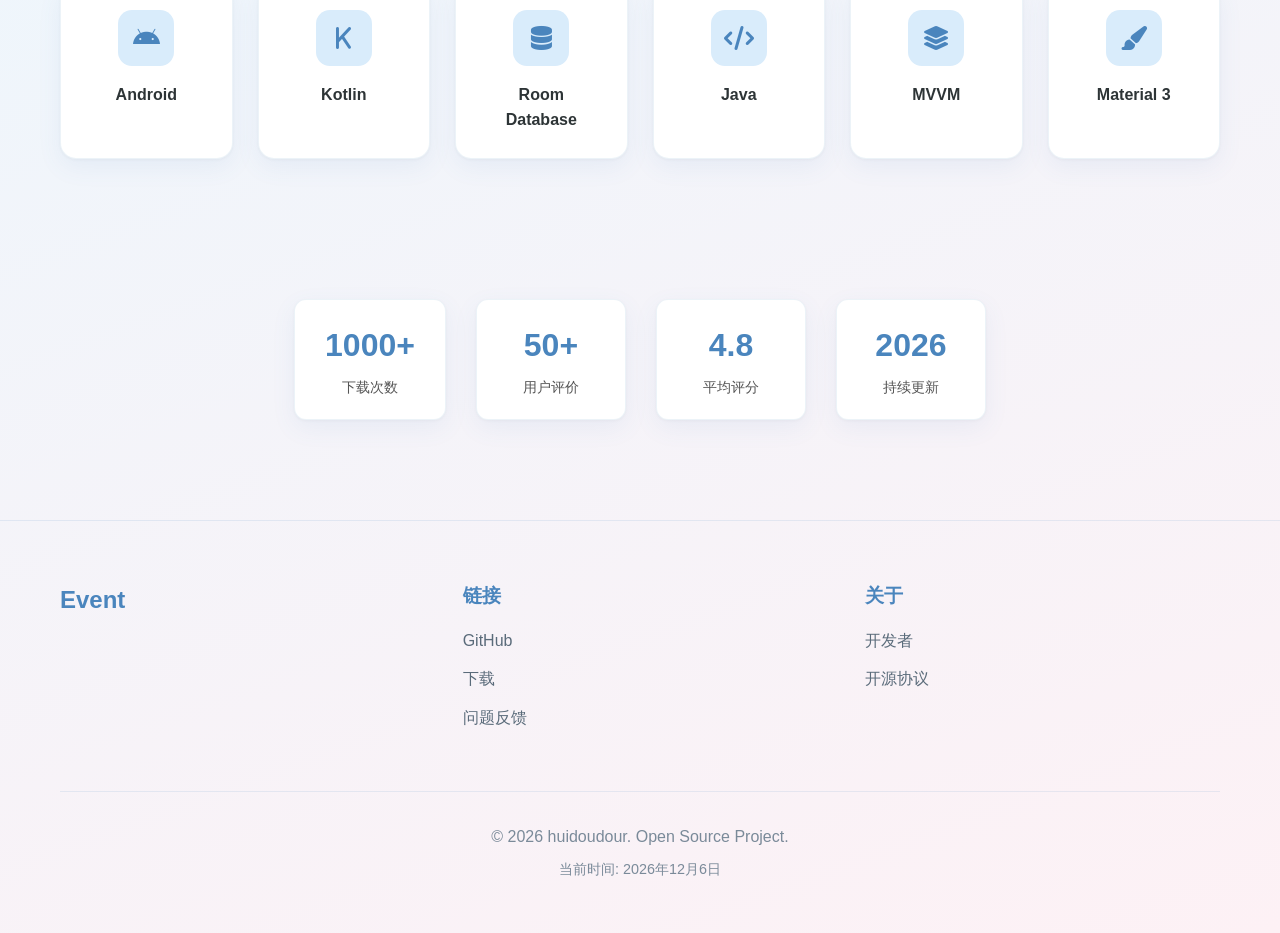
==== commit 5f1c7988: "09281825-优化页面加载性能 - 添加对 cdnjs.cloudflare.com 的预连接以提升字体加载速度 - 移除未使用的 Google Fonts 链接减少外部请求 - 保留 Font " ====
--- a/index.html
+++ b/index.html
@@ -7,7 +7,7 @@
     <meta http-equiv="Pragma" content="no-cache">
     <meta http-equiv="Expires" content="0">
     <title>Event - 轻量级记事本应用</title>
-    <link href="https://fonts.googleapis.com/css2?family=Noto+Sans+SC:wght@300;400;500;700&display=swap" rel="stylesheet">
+    <link rel="preconnect" href="https://cdnjs.cloudflare.com" crossorigin>
     <link rel="stylesheet" href="https://cdnjs.cloudflare.com/ajax/libs/font-awesome/6.4.0/css/all.min.css">
     <link rel="stylesheet" href="./css/style.css?v=20260928">
 </head>
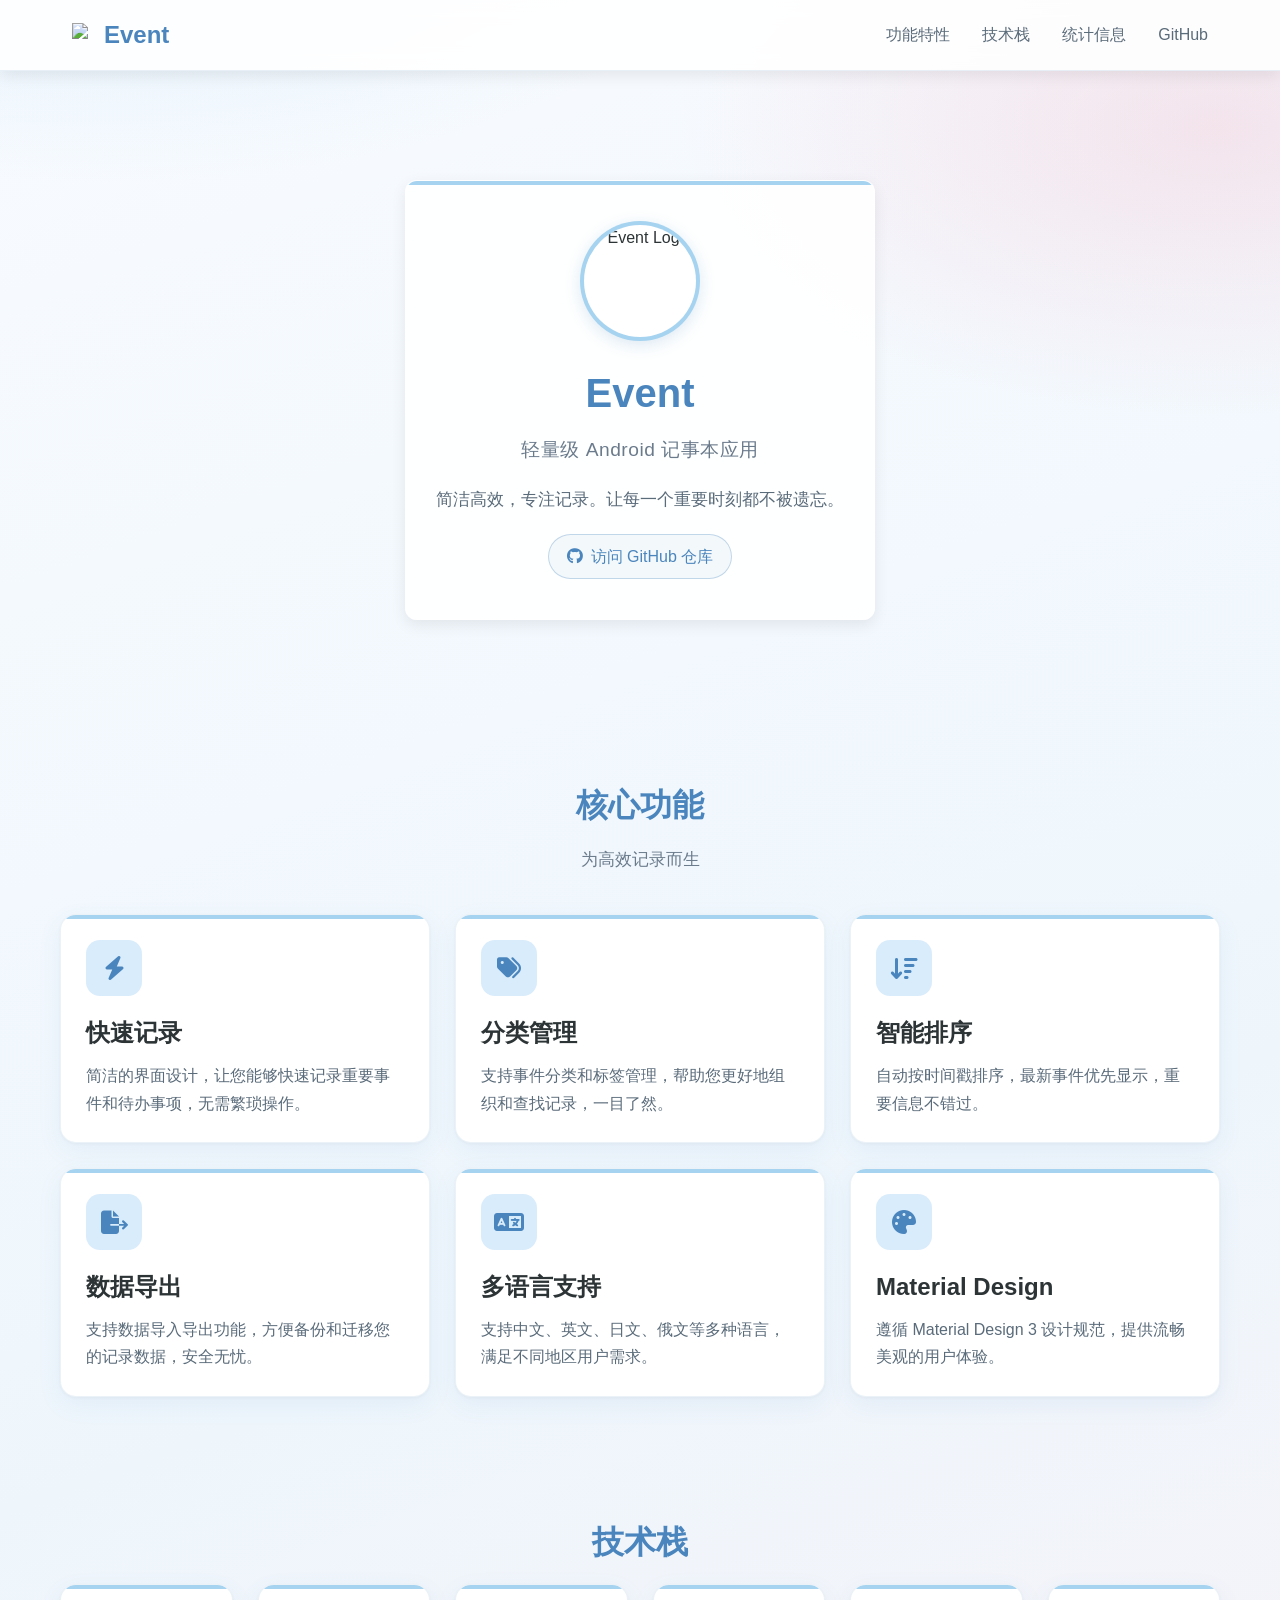
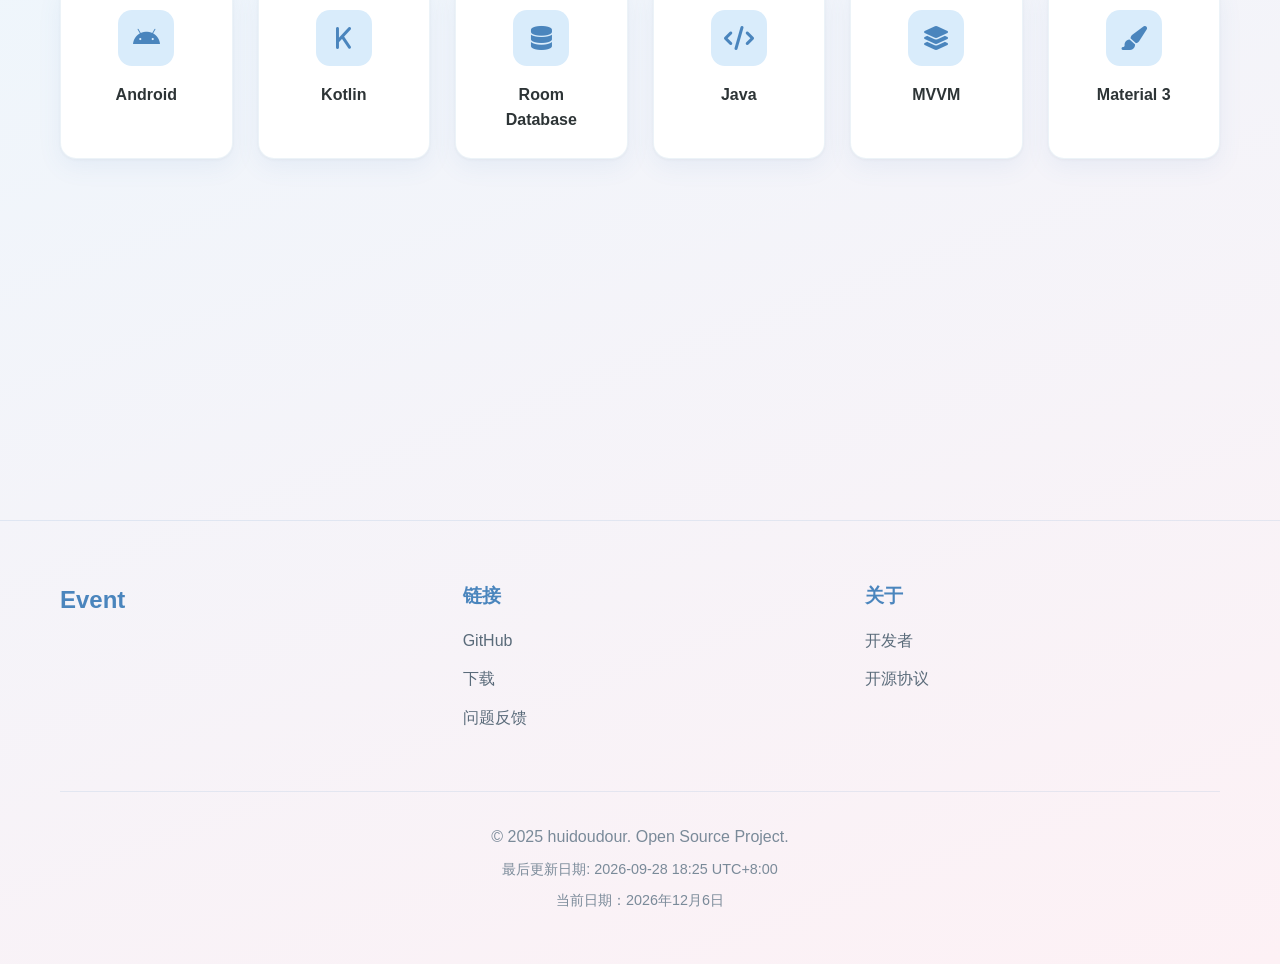
==== commit ad8a89fa: "09281840-统一footer日期显示" ====
--- a/index.html
+++ b/index.html
@@ -184,8 +184,9 @@
                 </div>
             </div>
             <div class="footer-bottom">
-                <p>&copy; 2026 huidoudour. Open Source Project.</p>
-                <p class="update-time">当前时间: <span id="currentDate"></span></p>
+                <p>&copy; 2025 huidoudour. Open Source Project.</p>
+                <p class="update-time">最后更新日期: 2026-09-28 18:25 UTC+8:00</p>
+                <p class="update-time">当前日期：<span id="currentDate"></span></p>
             </div>
         </div>
     </footer>
